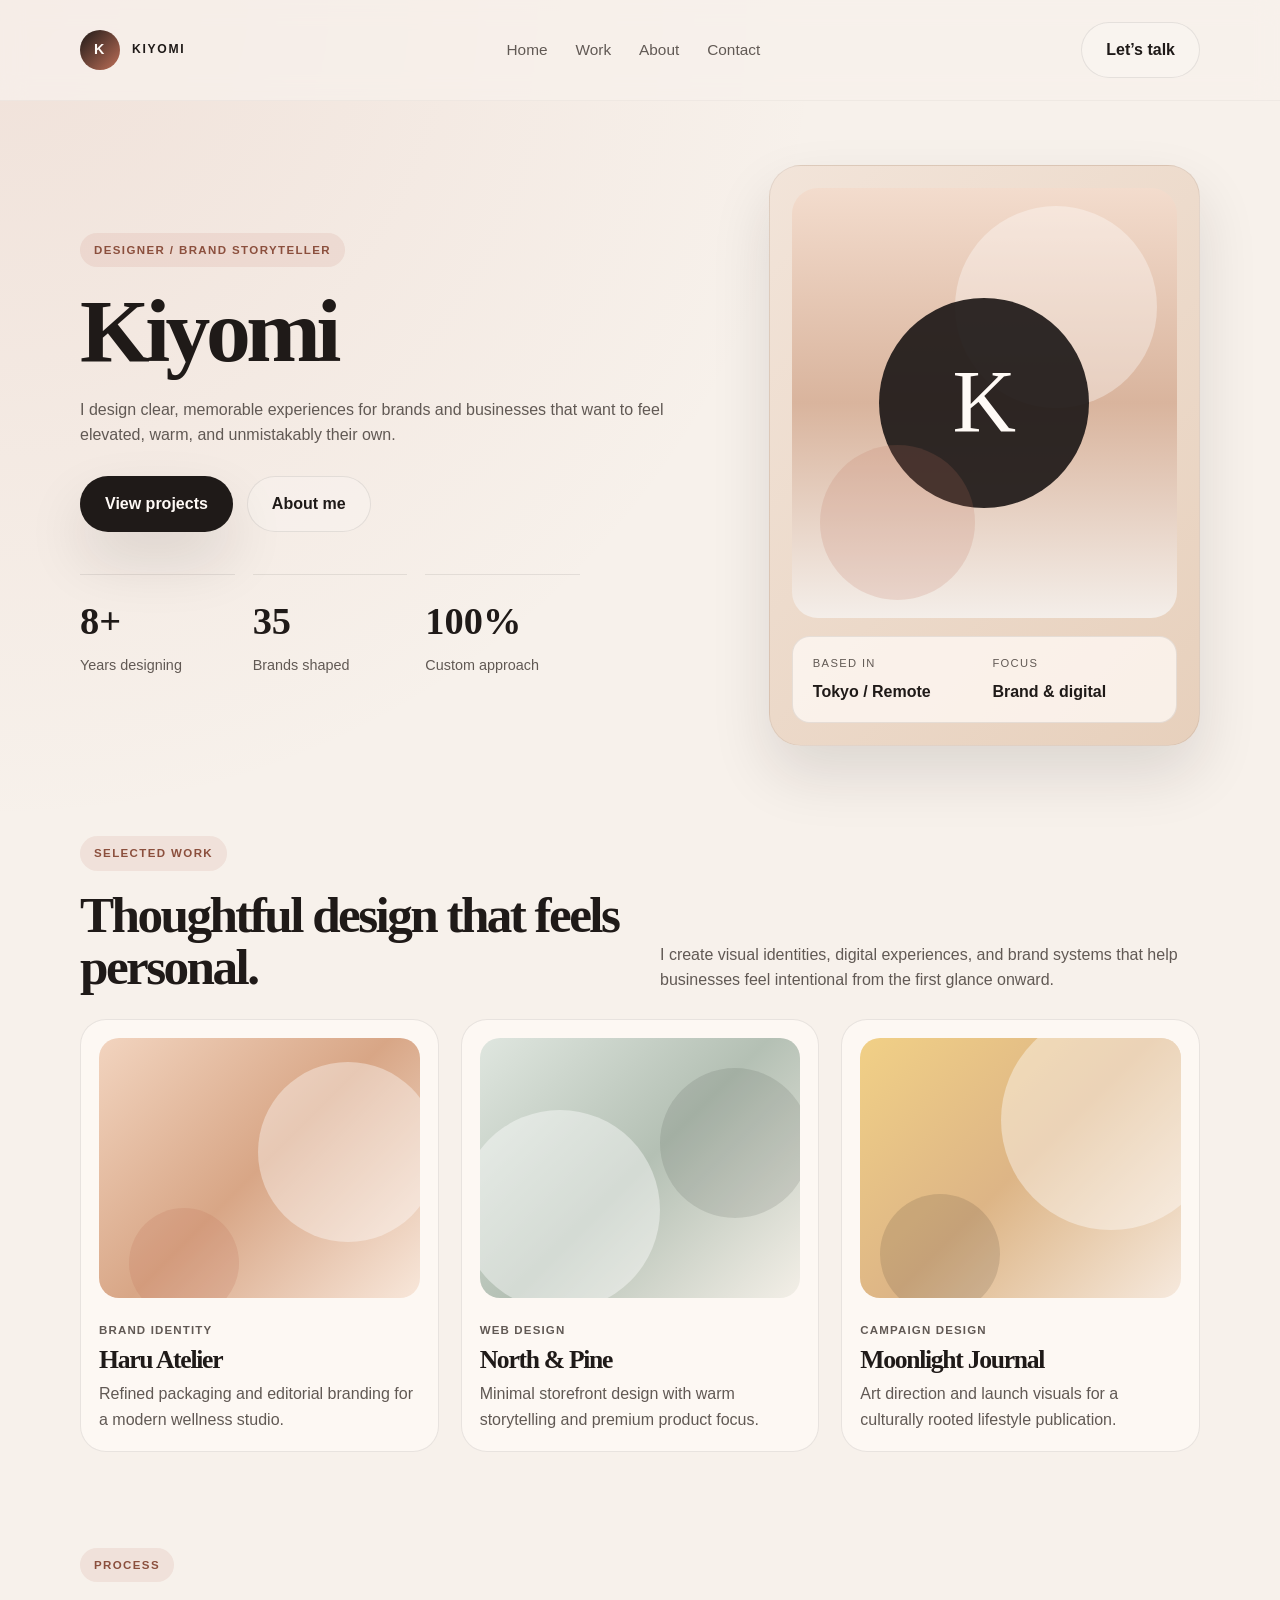
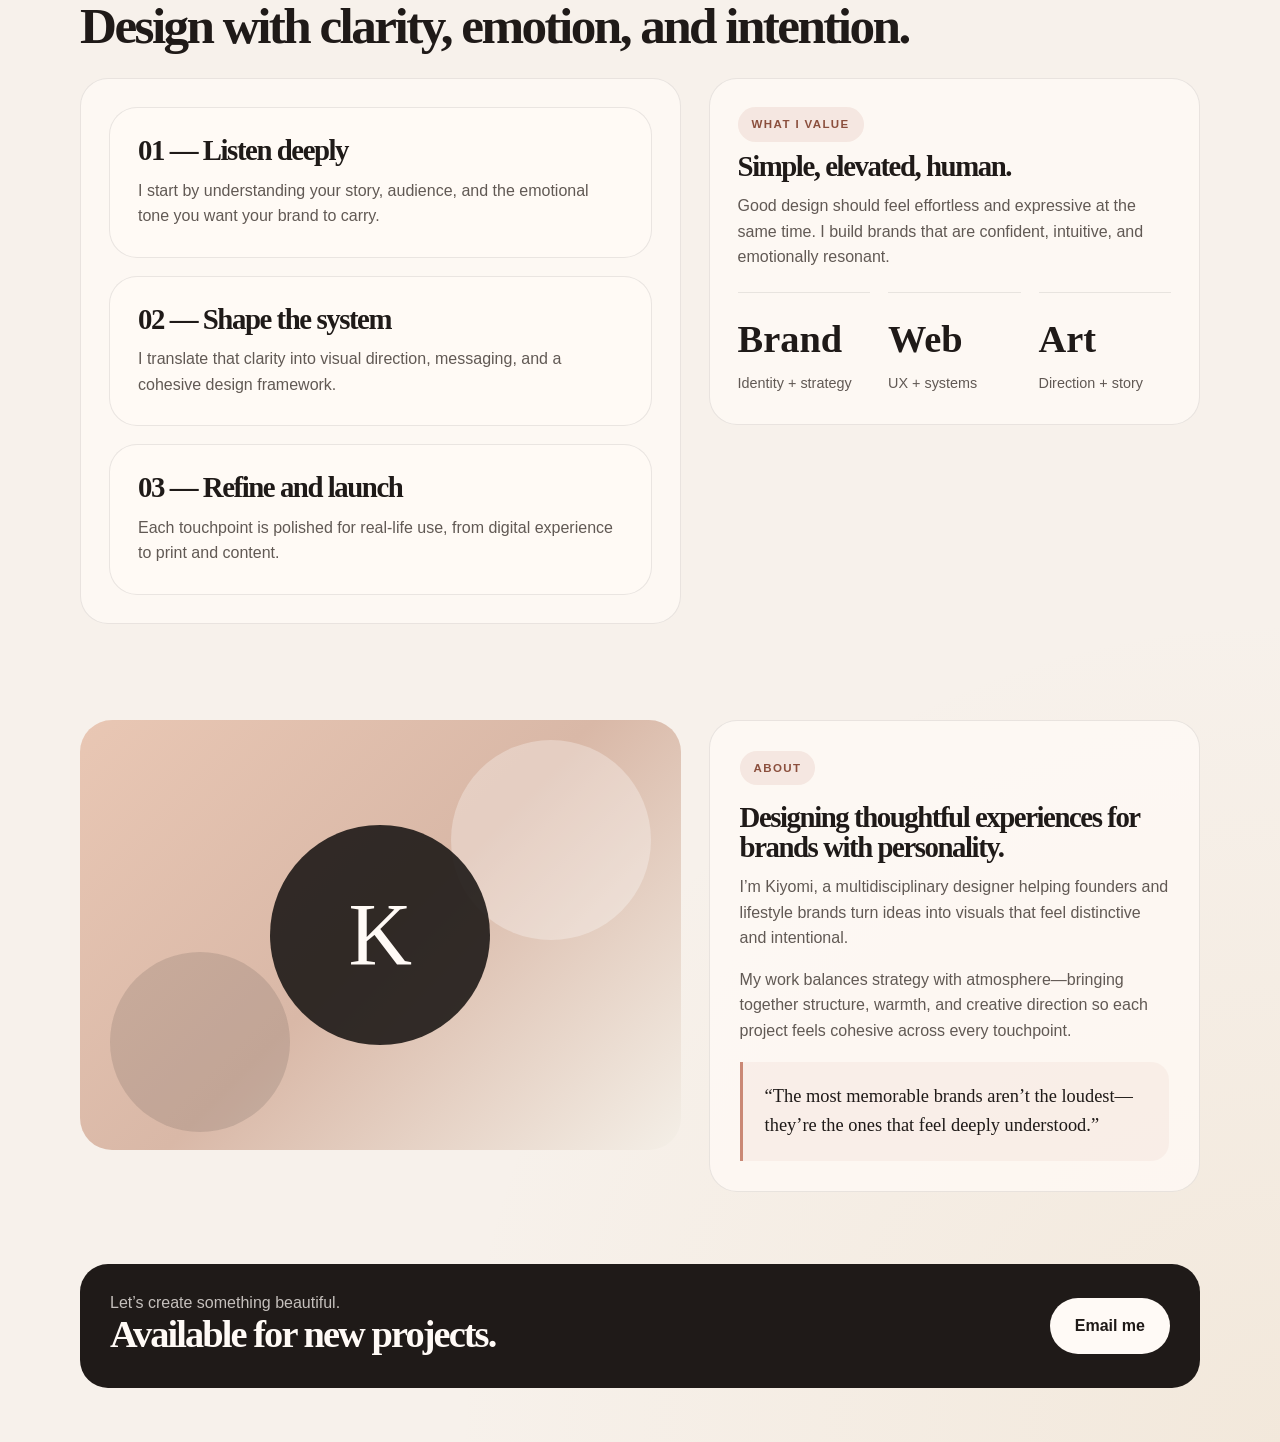
==== index.html @ 1b5247b4 "first commit" ====
<!DOCTYPE html>
<html lang="en">
  <head>
    <meta charset="UTF-8" />
    <meta name="viewport" content="width=device-width, initial-scale=1.0" />
    <title>Kiyomi | Designer</title>
    <meta name="description" content="Kiyomi creates thoughtful brands, digital experiences, and visual storytelling for modern businesses." />
    <link rel="stylesheet" href="style.css" />
  </head>
  <body>
    <header class="site-header">
      <div class="container navbar">
        <a href="index.html" class="brand" aria-label="Kiyomi home">
          <span class="brand-mark">K</span>
          <span>Kiyomi</span>
        </a>

        <nav class="nav-links" aria-label="Main navigation">
          <a href="index.html">Home</a>
          <a href="work.html">Work</a>
          <a href="about.html">About</a>
          <a href="contact.html">Contact</a>
        </nav>

        <a class="button button-secondary" href="contact.html">Let’s talk</a>
      </div>
    </header>

    <main>
      <section class="page-hero">
        <div class="container hero-grid">
          <div>
            <span class="eyebrow">Designer / Brand storyteller</span>
            <h1 class="hero-title">Kiyomi</h1>
            <p class="hero-copy">
              I design clear, memorable experiences for brands and businesses that want to feel elevated,
              warm, and unmistakably their own.
            </p>

            <div class="hero-actions">
              <a class="button button-primary" href="work.html">View projects</a>
              <a class="button button-secondary" href="about.html">About me</a>
            </div>

            <div class="hero-stats" aria-label="Kiyomi profile stats">
              <div class="stat">
                <strong>8+</strong>
                <span>Years designing</span>
              </div>
              <div class="stat">
                <strong>35</strong>
                <span>Brands shaped</span>
              </div>
              <div class="stat">
                <strong>100%</strong>
                <span>Custom approach</span>
              </div>
            </div>
          </div>

          <div class="feature-panel" aria-label="Designer profile card">
            <div class="feature-art">
              <div class="feature-mark">K</div>
            </div>
            <div class="feature-meta">
              <div>
                <small>Based in</small>
                <strong>Tokyo / Remote</strong>
              </div>
              <div>
                <small>Focus</small>
                <strong>Brand &amp; digital</strong>
              </div>
            </div>
          </div>
        </div>
      </section>

      <section class="section">
        <div class="container">
          <div class="section-heading">
            <div>
              <span class="eyebrow">Selected work</span>
              <h2>Thoughtful design that feels personal.</h2>
            </div>
            <p>
              I create visual identities, digital experiences, and brand systems that help businesses feel intentional from the first glance onward.
            </p>
          </div>

          <div class="project-grid">
            <article class="project-card">
              <div class="thumb one" aria-hidden="true"></div>
              <span class="project-tag">Brand identity</span>
              <h3>Haru Atelier</h3>
              <p>Refined packaging and editorial branding for a modern wellness studio.</p>
            </article>

            <article class="project-card">
              <div class="thumb two" aria-hidden="true"></div>
              <span class="project-tag">Web design</span>
              <h3>North &amp; Pine</h3>
              <p>Minimal storefront design with warm storytelling and premium product focus.</p>
            </article>

            <article class="project-card">
              <div class="thumb three" aria-hidden="true"></div>
              <span class="project-tag">Campaign design</span>
              <h3>Moonlight Journal</h3>
              <p>Art direction and launch visuals for a culturally rooted lifestyle publication.</p>
            </article>
          </div>
        </div>
      </section>

      <section class="section">
        <div class="container">
          <div class="section-heading">
            <div>
              <span class="eyebrow">Process</span>
              <h2>Design with clarity, emotion, and intention.</h2>
            </div>
          </div>

          <div class="split-layout">
            <div class="service-card">
              <div class="service-card">
                <h3>01 — Listen deeply</h3>
                <p>I start by understanding your story, audience, and the emotional tone you want your brand to carry.</p>
              </div>
              <div class="service-card" style="margin-top: 18px;">
                <h3>02 — Shape the system</h3>
                <p>I translate that clarity into visual direction, messaging, and a cohesive design framework.</p>
              </div>
              <div class="service-card" style="margin-top: 18px;">
                <h3>03 — Refine and launch</h3>
                <p>Each touchpoint is polished for real-life use, from digital experience to print and content.</p>
              </div>
            </div>

            <div class="service-card">
              <span class="eyebrow" style="margin-bottom: 10px;">What I value</span>
              <h3>Simple, elevated, human.</h3>
              <p>
                Good design should feel effortless and expressive at the same time. I build brands that are confident, intuitive, and emotionally resonant.
              </p>
              <div class="hero-stats" style="margin-top: 22px; width: 100%;">
                <div class="stat">
                  <strong>Brand</strong>
                  <span>Identity + strategy</span>
                </div>
                <div class="stat">
                  <strong>Web</strong>
                  <span>UX + systems</span>
                </div>
                <div class="stat">
                  <strong>Art</strong>
                  <span>Direction + story</span>
                </div>
              </div>
            </div>
          </div>
        </div>
      </section>

      <section class="section">
        <div class="container about-grid">
          <div class="bio-art" aria-label="Portrait placeholder">
            <div class="bio-mark">K</div>
          </div>

          <div class="bio-panel">
            <span class="eyebrow">About</span>
            <h3>Designing thoughtful experiences for brands with personality.</h3>
            <p>
              I’m Kiyomi, a multidisciplinary designer helping founders and lifestyle brands turn ideas into visuals that feel distinctive and intentional.
            </p>
            <p>
              My work balances strategy with atmosphere—bringing together structure, warmth, and creative direction so each project feels cohesive across every touchpoint.
            </p>
            <div class="quote">
              “The most memorable brands aren’t the loudest—they’re the ones that feel deeply understood.”
            </div>
          </div>
        </div>
      </section>
    </main>

    <footer class="site-footer">
      <div class="container footer-card">
        <div>
          <p>Let’s create something beautiful.</p>
          <h3>Available for new projects.</h3>
        </div>
        <a class="button" href="contact.html">Email me</a>
      </div>
    </footer>
  </body>
</html>
---- style.css ----
:root {
  --bg: #f7f1eb;
  --panel: #fffaf6;
  --panel-strong: #f0e2d6;
  --ink: #1f1a18;
  --muted: #615954;
  --line: rgba(31, 26, 24, 0.09);
  --accent: #be6f58;
  --accent-deep: #8b4f3d;
  --gold: #d7b580;
  --sage: #dfe7df;
  --shadow: 0 28px 60px rgba(31, 26, 24, 0.12);
}

* {
  box-sizing: border-box;
}

html {
  scroll-behavior: smooth;
}

body {
  margin: 0;
  font-family: "Segoe UI", Tahoma, Geneva, Verdana, sans-serif;
  line-height: 1.6;
  color: var(--ink);
  background:
    radial-gradient(circle at top left, rgba(190, 111, 88, 0.12), transparent 25%),
    radial-gradient(circle at bottom right, rgba(215, 181, 128, 0.15), transparent 25%),
    var(--bg);
}

img {
  max-width: 100%;
  display: block;
}

a {
  color: inherit;
  text-decoration: none;
}

button,
input,
textarea {
  font: inherit;
}

.container {
  width: min(1120px, calc(100% - 32px));
  margin: 0 auto;
}

.site-header {
  position: sticky;
  top: 0;
  z-index: 20;
  background: rgba(247, 241, 235, 0.76);
  backdrop-filter: blur(12px);
  border-bottom: 1px solid rgba(31, 26, 24, 0.04);
}

.navbar {
  display: flex;
  align-items: center;
  justify-content: space-between;
  gap: 18px;
  padding: 22px 0;
}

.brand {
  display: inline-flex;
  align-items: center;
  gap: 12px;
  letter-spacing: 0.14em;
  text-transform: uppercase;
  font-size: 0.76rem;
  font-weight: 700;
}

.brand-mark {
  width: 40px;
  height: 40px;
  border-radius: 50%;
  display: grid;
  place-items: center;
  background: linear-gradient(135deg, var(--ink), var(--accent));
  color: #fffaf6;
  font-size: 0.9rem;
}

.nav-links {
  display: flex;
  align-items: center;
  gap: 28px;
  color: var(--muted);
  font-size: 0.96rem;
}

.nav-links a:hover,
.nav-links a:focus-visible {
  color: var(--ink);
}

.button {
  display: inline-flex;
  align-items: center;
  justify-content: center;
  border-radius: 999px;
  padding: 14px 24px;
  border: 1px solid transparent;
  font-weight: 600;
  transition: transform 0.2s ease, box-shadow 0.2s ease;
}

.button:hover {
  transform: translateY(-1px);
}

.button-primary {
  background: var(--ink);
  color: #fffaf6;
  box-shadow: var(--shadow);
}

.button-secondary {
  border-color: var(--line);
  background: rgba(255, 255, 255, 0.2);
}

.page-hero {
  padding: 64px 0 42px;
}

.eyebrow {
  display: inline-block;
  margin-bottom: 18px;
  padding: 8px 14px;
  border-radius: 999px;
  background: rgba(190, 111, 88, 0.12);
  color: var(--accent-deep);
  font-size: 0.72rem;
  font-weight: 700;
  letter-spacing: 0.12em;
  text-transform: uppercase;
}

h1,
h2,
h3,
h4 {
  margin-top: 0;
  letter-spacing: -0.05em;
  line-height: 1.02;
  font-family: Georgia, "Times New Roman", serif;
}

.hero-title {
  font-size: clamp(3.2rem, 7vw, 6rem);
  margin-bottom: 20px;
}

.page-title {
  font-size: clamp(2.5rem, 5vw, 4.3rem);
  margin-bottom: 12px;
}

.hero-copy,
.lead,
.text,
.project-card p,
.info-list li,
.form-panel p,
.timeline-item p {
  color: var(--muted);
}

.hero-grid {
  display: grid;
  grid-template-columns: 1.2fr 0.8fr;
  gap: 42px;
  align-items: center;
}

.hero-actions {
  display: flex;
  flex-wrap: wrap;
  gap: 14px;
  margin-top: 28px;
}

.hero-stats {
  display: grid;
  grid-template-columns: repeat(3, minmax(110px, 1fr));
  gap: 18px;
  margin-top: 42px;
  width: min(500px, 100%);
}

.stat {
  padding-top: 16px;
  border-top: 1px solid var(--line);
}

.stat strong {
  display: block;
  font-size: clamp(1.8rem, 3vw, 2.6rem);
  font-family: Georgia, "Times New Roman", serif;
}

.stat span {
  color: var(--muted);
  font-size: 0.9rem;
}

.feature-panel {
  background: linear-gradient(135deg, #f2e4d9, #e7d0bc);
  border: 1px solid rgba(31, 26, 24, 0.07);
  border-radius: 32px;
  padding: 22px;
  box-shadow: var(--shadow);
}

.feature-art {
  position: relative;
  height: 430px;
  border-radius: 26px;
  background: linear-gradient(180deg, #f3dccd, #d9b49d 50%, #f4eee9 100%);
  overflow: hidden;
  display: grid;
  place-items: center;
}

.feature-art::before,
.feature-art::after {
  content: "";
  position: absolute;
  border-radius: 50%;
}

.feature-art::before {
  width: 202px;
  height: 202px;
  top: 18px;
  right: 20px;
  background: rgba(255, 255, 255, 0.35);
}

.feature-art::after {
  width: 155px;
  height: 155px;
  left: 28px;
  bottom: 18px;
  background: rgba(190, 111, 88, 0.18);
}

.feature-mark {
  position: relative;
  width: 210px;
  height: 210px;
  border-radius: 50%;
  background: rgba(31, 26, 24, 0.92);
  color: #fffaf6;
  display: grid;
  place-items: center;
  font-size: 5.5rem;
  font-family: Georgia, "Times New Roman", serif;
}

.feature-meta {
  display: grid;
  grid-template-columns: repeat(2, minmax(0, 1fr));
  gap: 16px;
  margin-top: 18px;
  padding: 18px 20px;
  border-radius: 18px;
  background: rgba(255, 250, 246, 0.75);
  border: 1px solid var(--line);
}

.feature-meta small {
  display: block;
  margin-bottom: 6px;
  color: var(--muted);
  font-size: 0.7rem;
  letter-spacing: 0.12em;
  text-transform: uppercase;
}

.section {
  padding: 48px 0;
}

.section-heading {
  display: flex;
  align-items: end;
  justify-content: space-between;
  gap: 24px;
  margin-bottom: 26px;
}

.section-heading h2 {
  font-size: clamp(2.15rem, 4vw, 3.5rem);
  margin-bottom: 0;
}

.section-heading p {
  max-width: 540px;
  margin: 0;
  color: var(--muted);
}

.project-grid,
.services-grid,
.contact-grid,
.timeline,
.value-grid {
  display: grid;
  gap: 22px;
}

.project-grid {
  grid-template-columns: repeat(3, minmax(0, 1fr));
}

.project-card {
  background: rgba(255, 250, 246, 0.75);
  border: 1px solid var(--line);
  border-radius: 26px;
  padding: 18px;
  transition: transform 0.2s ease, box-shadow 0.2s ease;
}

.project-card:hover {
  transform: translateY(-4px);
  box-shadow: 0 18px 34px rgba(31, 26, 24, 0.08);
}

.thumb {
  position: relative;
  height: 260px;
  border-radius: 20px;
  margin-bottom: 18px;
  overflow: hidden;
}

.thumb::before,
.thumb::after {
  content: "";
  position: absolute;
  border-radius: 50%;
}

.thumb.one { background: linear-gradient(135deg, #f2d4bf, #d8a686 50%, #f8e7da 100%); }
.thumb.two { background: linear-gradient(135deg, #dfe6df, #b4c0b4 50%, #f3efe7 100%); }
.thumb.three { background: linear-gradient(135deg, #f1d086, #ddb586 50%, #f6e9dd 100%); }
.thumb.four { background: linear-gradient(135deg, #e8d7c7, #cfb09b 50%, #f5ece8 100%); }
.thumb.five { background: linear-gradient(135deg, #dae4d8, #b8c9b2 50%, #f5f0eb 100%); }
.thumb.six { background: linear-gradient(135deg, #f3d5c1, #cca587 50%, #f8efe7 100%); }

.thumb.one::before { width: 180px; height: 180px; right: -18px; top: 24px; background: rgba(255,255,255,0.38); }
.thumb.one::after { width: 110px; height: 110px; left: 30px; bottom: -20px; background: rgba(190,111,88,0.2); }

.thumb.two::before { width: 200px; height: 200px; left: -20px; bottom: -12px; background: rgba(255,255,255,0.42); }
.thumb.two::after { width: 150px; height: 150px; right: -10px; top: 30px; background: rgba(40,52,47,0.12); }

.thumb.three::before { width: 220px; height: 220px; right: -40px; top: -28px; background: rgba(255,255,255,0.4); }
.thumb.three::after { width: 120px; height: 120px; left: 20px; bottom: -16px; background: rgba(90,72,56,0.18); }

.thumb.four::before { width: 180px; height: 180px; left: -18px; top: 10px; background: rgba(255,255,255,0.38); }
.thumb.four::after { width: 160px; height: 160px; right: 0; bottom: -10px; background: rgba(31,26,24,0.12); }

.thumb.five::before { width: 200px; height: 200px; right: -30px; top: 18px; background: rgba(255,255,255,0.3); }
.thumb.five::after { width: 150px; height: 150px; left: 18px; bottom: -24px; background: rgba(54,94,63,0.12); }

.thumb.six::before { width: 210px; height: 210px; right: -28px; top: -8px; background: rgba(255,255,255,0.42); }
.thumb.six::after { width: 120px; height: 120px; left: 24px; bottom: -20px; background: rgba(95,86,79,0.14); }

.project-tag {
  display: inline-block;
  margin-bottom: 8px;
  color: var(--muted);
  font-size: 0.72rem;
  font-weight: 700;
  letter-spacing: 0.1em;
  text-transform: uppercase;
}

.project-card h3 {
  margin: 0 0 8px;
  font-size: 1.6rem;
}

.project-card p {
  margin: 0;
}

.services-grid {
  grid-template-columns: repeat(3, minmax(0, 1fr));
}

.service-card,
.contact-panel,
.info-panel,
.bio-panel,
.timeline-item,
.value-card {
  background: rgba(255, 250, 246, 0.76);
  border: 1px solid var(--line);
  border-radius: 28px;
  padding: 28px;
}

.service-card h3,
.info-panel h3,
.bio-panel h3,
.value-card h3 {
  font-size: 1.8rem;
  margin-bottom: 12px;
}

.service-card p,
.value-card p,
.info-panel p,
.bio-panel p,
.timeline-item p {
  margin: 0;
  color: var(--muted);
}

.page-banner {
  padding: 48px 0 16px;
}

.banner-box {
  padding: 28px 30px;
  background: linear-gradient(135deg, rgba(255,255,255,0.5), rgba(240,226,214,0.8));
  border: 1px solid var(--line);
  border-radius: 28px;
}

.banner-box p {
  margin: 0;
  color: var(--muted);
}

.split-layout,
.contact-grid,
.about-grid {
  display: grid;
  grid-template-columns: 1.1fr 0.9fr;
  gap: 28px;
  align-items: start;
}

.bio-panel {
  padding: 30px;
}

.bio-panel p {
  margin-bottom: 16px;
}

.quote {
  margin-top: 18px;
  padding: 20px 22px;
  border-left: 3px solid rgba(190, 111, 88, 0.8);
  background: rgba(190, 111, 88, 0.06);
  border-radius: 0 18px 18px 0;
  font-family: Georgia, "Times New Roman", serif;
  font-size: 1.15rem;
  color: var(--ink);
}

.bio-art {
  min-height: 430px;
  border-radius: 32px;
  background: linear-gradient(135deg, #e9c7b4, #d9b8a7 50%, #f4efe7 100%);
  position: relative;
  overflow: hidden;
}

.bio-art::before {
  content: "";
  position: absolute;
  width: 200px;
  height: 200px;
  border-radius: 50%;
  background: rgba(255,255,255,0.3);
  right: 30px;
  top: 20px;
}

.bio-art::after {
  content: "";
  width: 180px;
  height: 180px;
  position: absolute;
  border-radius: 50%;
  background: rgba(31, 26, 24, 0.12);
  left: 30px;
  bottom: 18px;
}

.bio-mark {
  position: absolute;
  left: 50%;
  top: 50%;
  transform: translate(-50%, -50%);
  width: 220px;
  height: 220px;
  border-radius: 50%;
  background: rgba(31, 26, 24, 0.9);
  color: #fffaf6;
  display: grid;
  place-items: center;
  font-size: 5.5rem;
  font-family: Georgia, "Times New Roman", serif;
}

.timeline {
  grid-template-columns: repeat(3, minmax(0, 1fr));
  margin-top: 24px;
}

.timeline-item {
  padding: 24px;
}

.timeline-item .year {
  display: inline-block;
  margin-bottom: 14px;
  color: var(--accent-deep);
  font-size: 0.72rem;
  letter-spacing: 0.12em;
  text-transform: uppercase;
  font-weight: 700;
}

.timeline-item h4 {
  font-size: 1.4rem;
  margin-bottom: 10px;
}

.value-grid {
  grid-template-columns: repeat(3, minmax(0, 1fr));
}

.value-card h3 {
  font-size: 1.5rem;
  margin-bottom: 10px;
}

.contact-grid {
  grid-template-columns: 0.9fr 1.1fr;
}

.info-panel,
.contact-panel {
  padding: 30px;
}

.info-list {
  list-style: none;
  padding: 0;
  margin: 18px 0 0;
  display: grid;
  gap: 16px;
}

.info-list strong {
  display: block;
  margin-bottom: 6px;
  color: var(--ink);
}

.contact-form {
  display: grid;
  gap: 16px;
  margin-top: 18px;
}

.field-row {
  display: grid;
  grid-template-columns: 1fr 1fr;
  gap: 16px;
}

.field {
  display: grid;
  gap: 8px;
}

.field label {
  font-weight: 600;
  color: var(--ink);
}

.field input,
.field textarea {
  width: 100%;
  border: 1px solid var(--line);
  border-radius: 14px;
  background: rgba(255,255,255,0.4);
  padding: 13px 14px;
  color: var(--ink);
}

.field textarea {
  min-height: 140px;
  resize: vertical;
}

.site-footer {
  padding: 24px 0 54px;
}

.footer-card {
  display: flex;
  align-items: center;
  justify-content: space-between;
  gap: 18px;
  background: var(--ink);
  color: #fffaf6;
  border-radius: 28px;
  padding: 26px 30px;
}

.footer-card h3 {
  margin: 0 0 8px;
  font-size: clamp(1.8rem, 3vw, 2.8rem);
}

.footer-card p {
  margin: 0;
  color: rgba(255,250,246,0.74);
}

.footer-card .button {
  background: #fffaf6;
  color: var(--ink);
}

@media (max-width: 900px) {
  .hero-grid,
  .project-grid,
  .services-grid,
  .split-layout,
  .contact-grid,
  .timeline,
  .value-grid,
  .about-grid {
    grid-template-columns: 1fr;
  }

  .nav-links {
    display: none;
  }
}

@media (max-width: 560px) {
  .hero-title {
    font-size: 2.9rem;
  }

  .page-title {
    font-size: 2.5rem;
  }

  .hero-actions,
  .field-row,
  .footer-card,
  .section-heading {
    grid-template-columns: 1fr;
    flex-direction: column;
    align-items: flex-start;
  }

  .button {
    width: 100%;
  }

  .hero-stats {
    grid-template-columns: 1fr;
  }
}
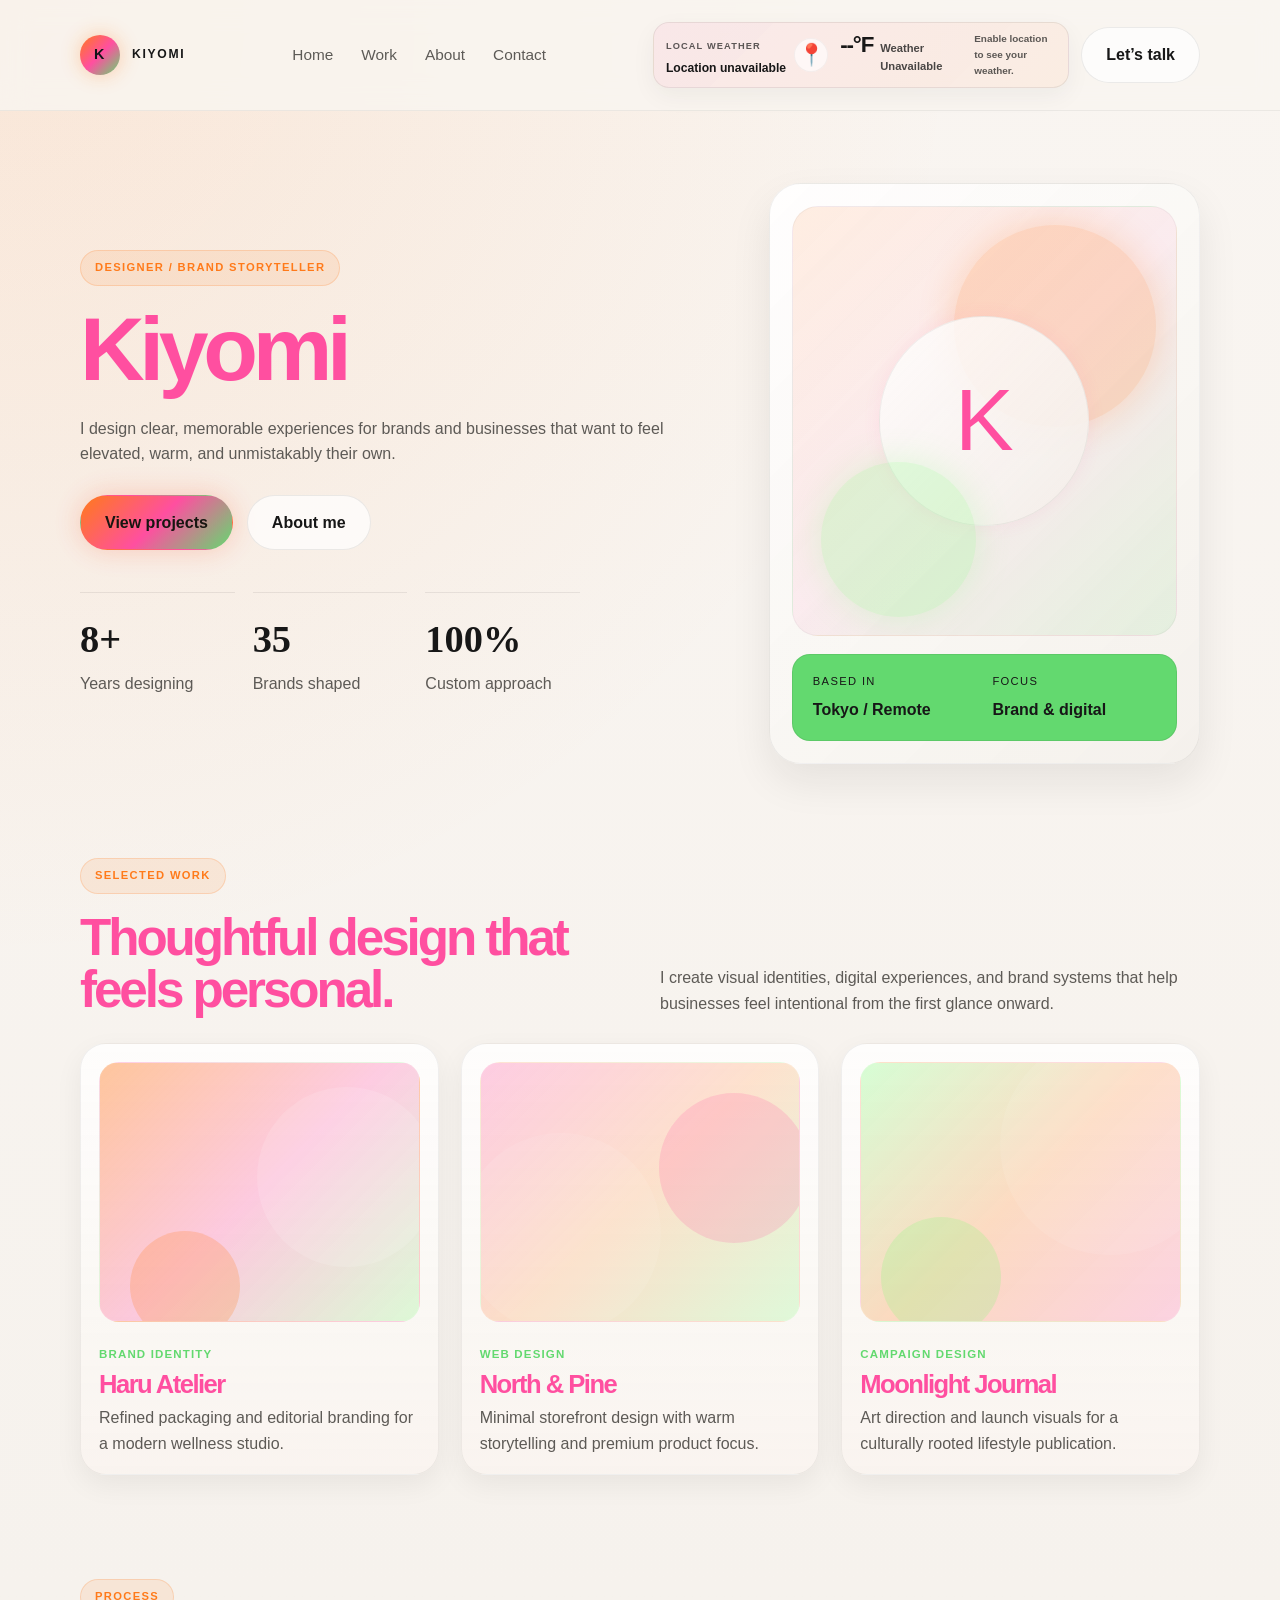
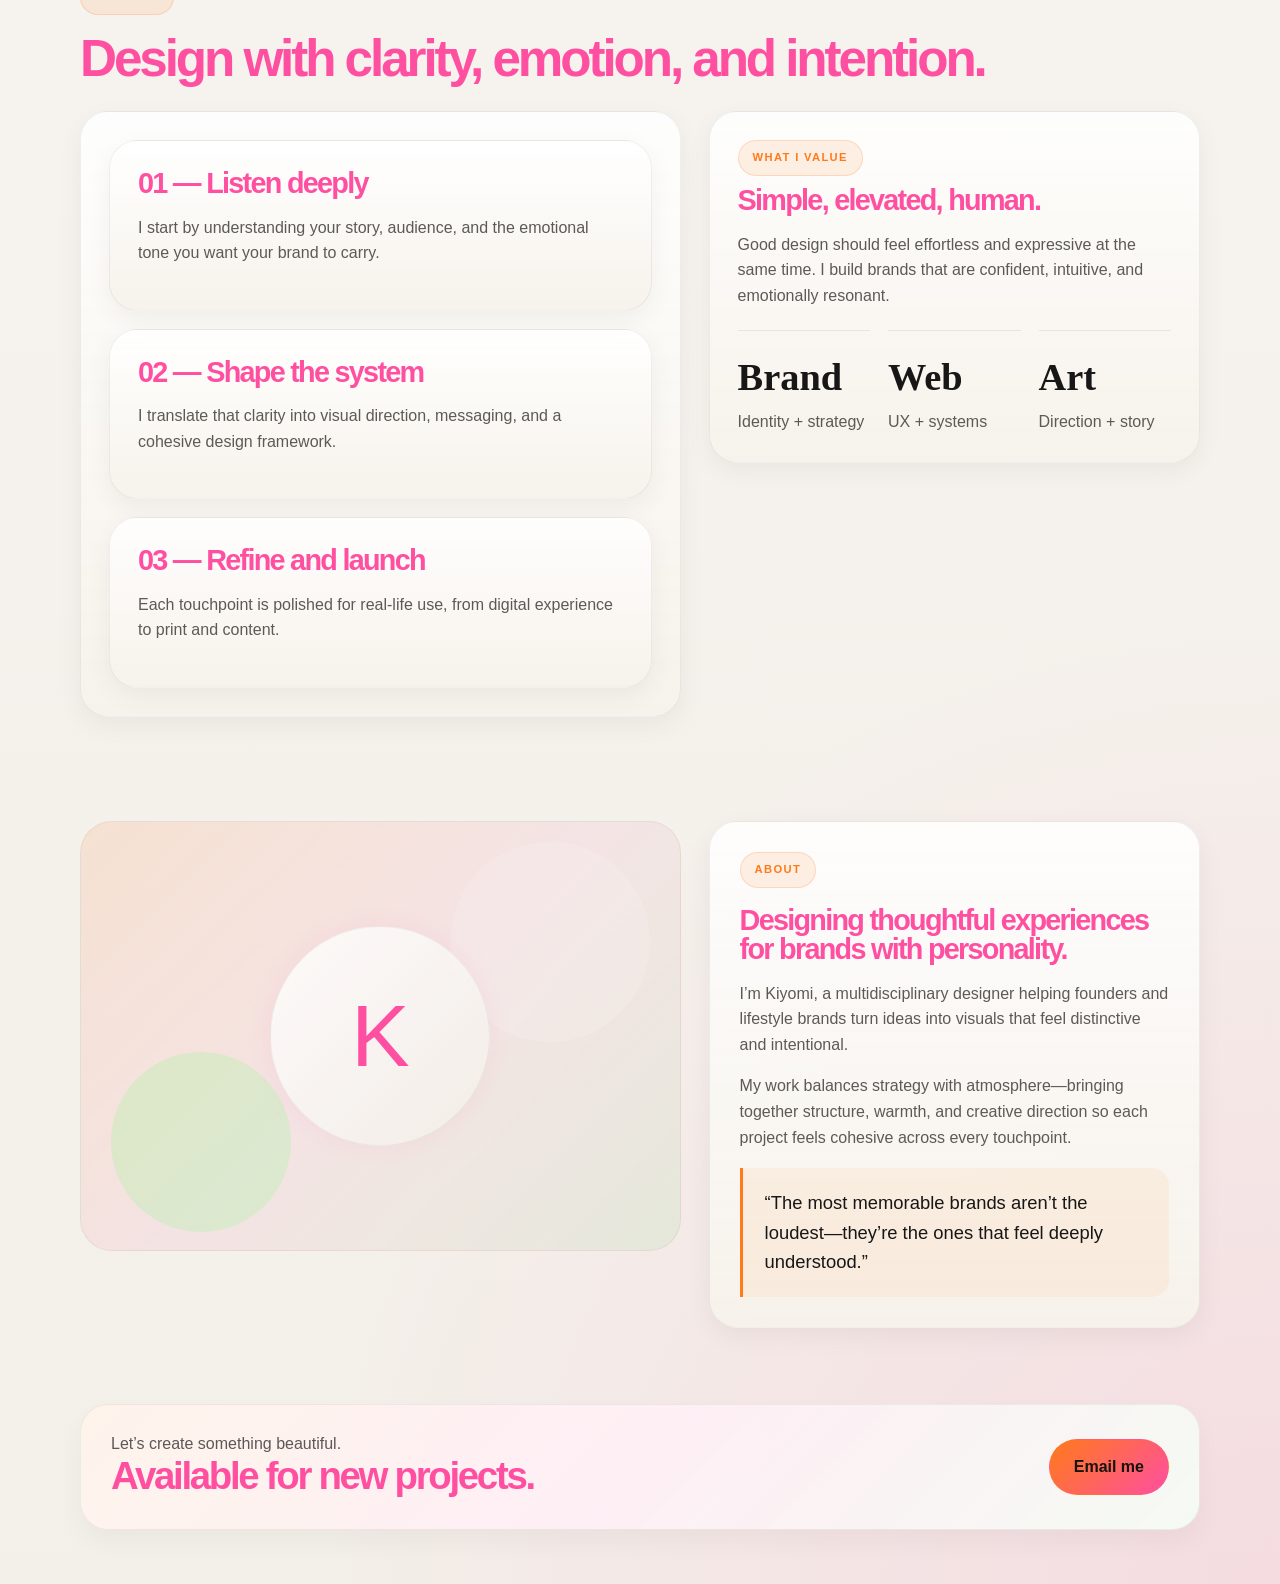
==== commit a93572f1: "Secondary adjustments" ====
--- a/index.html
+++ b/index.html
@@ -5,7 +5,7 @@
     <meta name="viewport" content="width=device-width, initial-scale=1.0" />
     <title>Kiyomi | Designer</title>
     <meta name="description" content="Kiyomi creates thoughtful brands, digital experiences, and visual storytelling for modern businesses." />
-    <link rel="stylesheet" href="style.css" />
+    <link rel="stylesheet" href="styles.css" />
   </head>
   <body>
     <header class="site-header">
@@ -22,7 +22,27 @@
           <a href="contact.html">Contact</a>
         </nav>
 
-        <a class="button button-secondary" href="contact.html">Let’s talk</a>
+        <div class="header-actions">
+          <div class="weather-card is-loading" id="weatherCard" aria-live="polite">
+            <div class="weather-header">
+              <div>
+                <span class="weather-label">Local weather</span>
+                <div class="weather-location" id="weatherLocation">Detecting your location…</div>
+              </div>
+              <div class="weather-icon" id="weatherIcon" aria-hidden="true">⏳</div>
+            </div>
+
+            <div class="weather-main">
+              <div class="weather-temp" id="weatherTemp">--°F</div>
+              <div class="weather-condition" id="weatherCondition">Checking…</div>
+            </div>
+
+            <div class="weather-meta">
+              <span class="weather-status" id="weatherStatus">Updating…</span>
+            </div>
+          </div>
+          <a class="button button-secondary" href="contact.html">Let’s talk</a>
+        </div>
       </div>
     </header>
 
@@ -72,6 +92,7 @@
                 <strong>Brand &amp; digital</strong>
               </div>
             </div>
+
           </div>
         </div>
       </section>
@@ -128,23 +149,23 @@
                 <h3>01 — Listen deeply</h3>
                 <p>I start by understanding your story, audience, and the emotional tone you want your brand to carry.</p>
               </div>
-              <div class="service-card" style="margin-top: 18px;">
+              <div class="service-card service-card-spaced">
                 <h3>02 — Shape the system</h3>
                 <p>I translate that clarity into visual direction, messaging, and a cohesive design framework.</p>
               </div>
-              <div class="service-card" style="margin-top: 18px;">
+              <div class="service-card service-card-spaced">
                 <h3>03 — Refine and launch</h3>
                 <p>Each touchpoint is polished for real-life use, from digital experience to print and content.</p>
               </div>
             </div>
 
             <div class="service-card">
-              <span class="eyebrow" style="margin-bottom: 10px;">What I value</span>
+              <span class="eyebrow eyebrow-compact">What I value</span>
               <h3>Simple, elevated, human.</h3>
               <p>
                 Good design should feel effortless and expressive at the same time. I build brands that are confident, intuitive, and emotionally resonant.
               </p>
-              <div class="hero-stats" style="margin-top: 22px; width: 100%;">
+              <div class="hero-stats hero-stats-wide">
                 <div class="stat">
                   <strong>Brand</strong>
                   <span>Identity + strategy</span>
@@ -195,5 +216,7 @@
         <a class="button" href="contact.html">Email me</a>
       </div>
     </footer>
+
+    <script src="app.js"></script>
   </body>
 </html>
--- a/styles.css
+++ b/styles.css
@@ -0,0 +1,853 @@
+:root {
+  --bg: #f6f2eb;
+  --bg-elevated: #fffaf6;
+  --panel: rgba(255, 255, 255, 0.9);
+  --panel-strong: #fffdfb;
+  --ink: #171717;
+  --muted: #5d5a56;
+  --line: rgba(23, 23, 23, 0.08);
+  --accent: #ff7a1a;
+  --accent-2: #ff4fa0;
+  --accent-3: #63d96f;
+  --accent-4: #ffd166;
+  --shadow: 0 0 24px rgba(255, 122, 26, 0.18), 0 0 32px rgba(255, 79, 160, 0.1);
+}
+
+* {
+  box-sizing: border-box;
+}
+
+html {
+  scroll-behavior: smooth;
+}
+
+body {
+  margin: 0;
+  font-family: "Inter", "Segoe UI", sans-serif;
+  line-height: 1.6;
+  color: var(--ink);
+  background:
+    radial-gradient(circle at top left, rgba(255, 122, 26, 0.12), transparent 28%),
+    radial-gradient(circle at bottom right, rgba(255, 79, 160, 0.12), transparent 28%),
+    linear-gradient(180deg, #f9f5f1 0%, #f3efe9 100%);
+}
+
+img {
+  max-width: 100%;
+  display: block;
+}
+
+a {
+  color: inherit;
+  text-decoration: none;
+}
+
+button,
+input,
+textarea {
+  font: inherit;
+}
+
+.container {
+  width: min(1120px, calc(100% - 32px));
+  margin: 0 auto;
+}
+
+.site-header {
+  position: sticky;
+  top: 0;
+  z-index: 20;
+  background: rgba(249, 245, 241, 0.8);
+  backdrop-filter: blur(14px);
+  border-bottom: 1px solid rgba(23, 23, 23, 0.06);
+}
+
+.navbar {
+  display: flex;
+  align-items: center;
+  justify-content: space-between;
+  gap: 18px;
+  padding: 22px 0;
+}
+
+.brand {
+  display: inline-flex;
+  align-items: center;
+  gap: 12px;
+  letter-spacing: 0.14em;
+  text-transform: uppercase;
+  font-size: 0.76rem;
+  font-weight: 700;
+}
+
+.brand-mark {
+  width: 40px;
+  height: 40px;
+  border-radius: 50%;
+  display: grid;
+  place-items: center;
+  background: linear-gradient(135deg, var(--accent), var(--accent-2), var(--accent-3));
+  color: #111417;
+  font-size: 0.9rem;
+  box-shadow: 0 0 20px rgba(255, 122, 26, 0.32);
+}
+
+.nav-links {
+  display: flex;
+  align-items: center;
+  gap: 28px;
+  color: var(--muted);
+  font-size: 0.96rem;
+}
+
+.nav-links a:hover,
+.nav-links a:focus-visible {
+  color: var(--ink);
+}
+
+.button {
+  display: inline-flex;
+  align-items: center;
+  justify-content: center;
+  border-radius: 999px;
+  padding: 14px 24px;
+  border: 1px solid transparent;
+  font-weight: 700;
+  transition: transform 0.2s ease, box-shadow 0.2s ease;
+}
+
+.button:hover {
+  transform: translateY(-1px);
+}
+
+.button-primary {
+  background: linear-gradient(135deg, var(--accent), var(--accent-2), var(--accent-3));
+  color: #171611;
+  box-shadow: var(--shadow);
+}
+
+.button-secondary {
+  border-color: rgba(23, 23, 23, 0.08);
+  background: rgba(255, 255, 255, 0.7);
+  color: var(--ink);
+}
+
+.page-hero {
+  padding: 72px 0 42px;
+}
+
+.eyebrow {
+  display: inline-block;
+  margin-bottom: 18px;
+  padding: 8px 14px;
+  border-radius: 999px;
+  background: rgba(255, 122, 26, 0.1);
+  border: 1px solid rgba(255, 122, 26, 0.2);
+  color: var(--accent);
+  font-size: 0.7rem;
+  font-weight: 700;
+  letter-spacing: 0.12em;
+  text-transform: uppercase;
+}
+
+h1,
+h2,
+h3,
+h4 {
+  margin-top: 0;
+  letter-spacing: -0.06em;
+  line-height: 1.02;
+  font-family: "Arial", "Segoe UI", sans-serif;
+  font-weight: 800;
+}
+
+.hero-title,
+.page-title,
+.section-heading h2,
+.project-card h3,
+.service-card h3,
+.bio-panel h3,
+.value-card h3,
+.info-panel h3,
+.footer-card h3 {
+  color: var(--accent-2);
+}
+
+.hero-title {
+  font-size: clamp(3.2rem, 7vw, 6rem);
+  margin-bottom: 20px;
+}
+
+.page-title {
+  font-size: clamp(2.5rem, 5vw, 4.3rem);
+  margin-bottom: 12px;
+}
+
+.hero-copy,
+.lead,
+.text,
+.project-card p,
+.info-list li,
+.form-panel p,
+.timeline-item p,
+.service-card p,
+.bio-panel p,
+.value-card p,
+.info-panel p,
+.banner-box p,
+.section-heading p,
+.footer-card p,
+.stat span,
+.feature-meta small {
+  color: var(--muted);
+}
+
+.hero-grid {
+  display: grid;
+  grid-template-columns: 1.2fr 0.8fr;
+  gap: 42px;
+  align-items: center;
+}
+
+.hero-actions {
+  display: flex;
+  flex-wrap: wrap;
+  gap: 14px;
+  margin-top: 28px;
+}
+
+.hero-stats {
+  display: grid;
+  grid-template-columns: repeat(3, minmax(110px, 1fr));
+  gap: 18px;
+  margin-top: 42px;
+  width: min(500px, 100%);
+}
+
+.stat {
+  padding-top: 16px;
+  border-top: 1px solid var(--line);
+}
+
+.stat strong {
+  display: block;
+  font-size: clamp(1.8rem, 3vw, 2.6rem);
+  font-family: Georgia, "Times New Roman", serif;
+  color: var(--ink);
+}
+
+.feature-panel {
+  background: linear-gradient(135deg, rgba(255, 255, 255, 0.9), rgba(244, 240, 235, 0.95));
+  border: 1px solid rgba(23, 23, 23, 0.06);
+  border-radius: 32px;
+  padding: 22px;
+  box-shadow: 0 18px 40px rgba(23, 23, 23, 0.08);
+}
+
+.feature-art {
+  position: relative;
+  height: 430px;
+  border-radius: 26px;
+  background: linear-gradient(135deg, rgba(255, 122, 26, 0.12), rgba(255, 79, 160, 0.08), rgba(99, 217, 111, 0.12));
+  overflow: hidden;
+  display: grid;
+  place-items: center;
+  border: 1px solid rgba(23, 23, 23, 0.04);
+}
+
+.feature-art::before,
+.feature-art::after {
+  content: "";
+  position: absolute;
+  border-radius: 50%;
+}
+
+.feature-art::before {
+  width: 202px;
+  height: 202px;
+  top: 18px;
+  right: 20px;
+  background: rgba(255, 122, 26, 0.2);
+  box-shadow: 0 0 36px rgba(255, 122, 26, 0.24);
+}
+
+.feature-art::after {
+  width: 155px;
+  height: 155px;
+  left: 28px;
+  bottom: 18px;
+  background: rgba(114, 255, 111, 0.2);
+  box-shadow: 0 0 36px rgba(114, 255, 111, 0.2);
+}
+
+.feature-mark {
+  position: relative;
+  width: 210px;
+  height: 210px;
+  border-radius: 50%;
+  background: linear-gradient(135deg, rgba(255, 255, 255, 0.8), rgba(243, 237, 232, 0.96));
+  border: 1px solid rgba(23, 23, 23, 0.05);
+  color: var(--accent-2);
+  display: grid;
+  place-items: center;
+  font-size: 5.5rem;
+  font-family: "Arial", "Segoe UI", sans-serif;
+  box-shadow: 0 0 18px rgba(255, 79, 160, 0.08);
+}
+
+.feature-meta {
+  display: grid;
+  grid-template-columns: repeat(2, minmax(0, 1fr));
+  gap: 16px;
+  margin-top: 18px;
+  padding: 18px 20px;
+  border-radius: 18px;
+  background: var(--accent-3);
+  border: 1px solid rgba(23, 23, 23, 0.08);
+}
+
+.feature-meta small {
+  display: block;
+  margin-bottom: 6px;
+  font-size: 0.7rem;
+  letter-spacing: 0.12em;
+  text-transform: uppercase;
+  color: var(--ink);
+}
+
+.section {
+  padding: 52px 0;
+}
+
+.section-heading {
+  display: flex;
+  align-items: end;
+  justify-content: space-between;
+  gap: 24px;
+  margin-bottom: 26px;
+}
+
+.section-heading h2 {
+  font-size: clamp(2.15rem, 4vw, 3.5rem);
+  margin-bottom: 0;
+}
+
+.section-heading p {
+  max-width: 540px;
+  margin: 0;
+}
+
+.project-grid,
+.services-grid,
+.contact-grid,
+.timeline,
+.value-grid {
+  display: grid;
+  gap: 22px;
+}
+
+.project-grid {
+  grid-template-columns: repeat(3, minmax(0, 1fr));
+}
+
+.project-card {
+  background: linear-gradient(180deg, rgba(255, 255, 255, 0.82), rgba(249, 244, 239, 0.92));
+  border: 1px solid rgba(23, 23, 23, 0.06);
+  border-radius: 26px;
+  padding: 18px;
+  transition: transform 0.2s ease, box-shadow 0.2s ease;
+  box-shadow: 0 10px 28px rgba(23, 23, 23, 0.06);
+}
+
+.project-card:hover {
+  transform: translateY(-4px);
+  box-shadow: 0 0 20px rgba(255, 122, 26, 0.12), 0 18px 30px rgba(23, 23, 23, 0.08);
+}
+
+.thumb {
+  position: relative;
+  height: 260px;
+  border-radius: 20px;
+  margin-bottom: 18px;
+  overflow: hidden;
+  border: 1px solid rgba(255, 255, 255, 0.08);
+}
+
+.thumb::before,
+.thumb::after {
+  content: "";
+  position: absolute;
+  border-radius: 50%;
+}
+
+.thumb.one { background: linear-gradient(135deg, rgba(255,122,26,0.42), rgba(255,79,160,0.28), rgba(114,255,111,0.22)); }
+.thumb.two { background: linear-gradient(135deg, rgba(255,79,160,0.28), rgba(255,122,26,0.2), rgba(114,255,111,0.2)); }
+.thumb.three { background: linear-gradient(135deg, rgba(114,255,111,0.28), rgba(255,122,26,0.24), rgba(255,79,160,0.22)); }
+.thumb.four { background: linear-gradient(135deg, rgba(255,122,26,0.38), rgba(114,255,111,0.24), rgba(255,79,160,0.18)); }
+.thumb.five { background: linear-gradient(135deg, rgba(255,79,160,0.18), rgba(114,255,111,0.2), rgba(255,255,255,0.08)); }
+.thumb.six { background: linear-gradient(135deg, rgba(114,255,111,0.2), rgba(255,122,26,0.28), rgba(255,79,160,0.16)); }
+
+.thumb.one::before { width: 180px; height: 180px; right: -18px; top: 24px; background: rgba(255,255,255,0.12); }
+.thumb.one::after { width: 110px; height: 110px; left: 30px; bottom: -20px; background: rgba(255,122,26,0.22); }
+
+.thumb.two::before { width: 200px; height: 200px; left: -20px; bottom: -12px; background: rgba(255,255,255,0.08); }
+.thumb.two::after { width: 150px; height: 150px; right: -10px; top: 30px; background: rgba(255,79,160,0.18); }
+
+.thumb.three::before { width: 220px; height: 220px; right: -40px; top: -28px; background: rgba(255,255,255,0.08); }
+.thumb.three::after { width: 120px; height: 120px; left: 20px; bottom: -16px; background: rgba(114,255,111,0.2); }
+
+.thumb.four::before { width: 180px; height: 180px; left: -18px; top: 10px; background: rgba(255,255,255,0.08); }
+.thumb.four::after { width: 160px; height: 160px; right: 0; bottom: -10px; background: rgba(255,122,26,0.18); }
+
+.thumb.five::before { width: 200px; height: 200px; right: -30px; top: 18px; background: rgba(255,255,255,0.08); }
+.thumb.five::after { width: 150px; height: 150px; left: 18px; bottom: -24px; background: rgba(255,79,160,0.16); }
+
+.thumb.six::before { width: 210px; height: 210px; right: -28px; top: -8px; background: rgba(255,255,255,0.08); }
+.thumb.six::after { width: 120px; height: 120px; left: 24px; bottom: -20px; background: rgba(114,255,111,0.18); }
+
+.project-tag {
+  display: inline-block;
+  margin-bottom: 8px;
+  color: var(--accent-3);
+  font-size: 0.72rem;
+  font-weight: 700;
+  letter-spacing: 0.1em;
+  text-transform: uppercase;
+}
+
+.project-card h3 {
+  margin: 0 0 8px;
+  font-size: 1.6rem;
+}
+
+.project-card p {
+  margin: 0;
+}
+
+.services-grid {
+  grid-template-columns: repeat(3, minmax(0, 1fr));
+}
+
+.service-card,
+.contact-panel,
+.info-panel,
+.bio-panel,
+.timeline-item,
+.value-card {
+  background: linear-gradient(180deg, rgba(255, 255, 255, 0.86), rgba(246, 242, 235, 0.96));
+  border: 1px solid rgba(23, 23, 23, 0.06);
+  border-radius: 28px;
+  padding: 28px;
+  box-shadow: 0 8px 26px rgba(23, 23, 23, 0.05);
+}
+
+.service-card h3,
+.info-panel h3,
+.bio-panel h3,
+.value-card h3 {
+  font-size: 1.8rem;
+  margin-bottom: 12px;
+}
+
+.page-banner {
+  padding: 48px 0 16px;
+}
+
+.banner-box {
+  padding: 28px 30px;
+  background: linear-gradient(135deg, rgba(255, 255, 255, 0.9), rgba(244, 239, 233, 0.96));
+  border: 1px solid rgba(23, 23, 23, 0.06);
+  border-radius: 28px;
+  box-shadow: 0 12px 28px rgba(23, 23, 23, 0.04);
+}
+
+.split-layout,
+.contact-grid,
+.about-grid {
+  display: grid;
+  grid-template-columns: 1.1fr 0.9fr;
+  gap: 28px;
+  align-items: start;
+}
+
+.bio-panel {
+  padding: 30px;
+}
+
+.bio-panel p {
+  margin-bottom: 16px;
+}
+
+.quote {
+  margin-top: 18px;
+  padding: 20px 22px;
+  border-left: 3px solid var(--accent);
+  background: rgba(255, 122, 26, 0.07);
+  border-radius: 0 18px 18px 0;
+  font-family: "Arial", "Segoe UI", sans-serif;
+  font-size: 1.15rem;
+  color: var(--ink);
+}
+
+.bio-art {
+  min-height: 430px;
+  border-radius: 32px;
+  background: linear-gradient(135deg, rgba(255, 122, 26, 0.12), rgba(255, 79, 160, 0.08), rgba(99, 217, 111, 0.1));
+  border: 1px solid rgba(23, 23, 23, 0.05);
+  position: relative;
+  overflow: hidden;
+}
+
+.bio-art::before {
+  content: "";
+  position: absolute;
+  width: 200px;
+  height: 200px;
+  border-radius: 50%;
+  background: rgba(255,255,255,0.12);
+  right: 30px;
+  top: 20px;
+}
+
+.bio-art::after {
+  content: "";
+  width: 180px;
+  height: 180px;
+  position: absolute;
+  border-radius: 50%;
+  background: rgba(114,255,111,0.18);
+  left: 30px;
+  bottom: 18px;
+}
+
+.bio-mark {
+  position: absolute;
+  left: 50%;
+  top: 50%;
+  transform: translate(-50%, -50%);
+  width: 220px;
+  height: 220px;
+  border-radius: 50%;
+  background: linear-gradient(135deg, rgba(255,255,255,0.82), rgba(242,236,230,0.96));
+  border: 1px solid rgba(23, 23, 23, 0.05);
+  color: var(--accent-2);
+  display: grid;
+  place-items: center;
+  font-size: 5.5rem;
+  font-family: "Arial", "Segoe UI", sans-serif;
+  box-shadow: 0 0 24px rgba(255, 79, 160, 0.08);
+}
+
+.timeline {
+  grid-template-columns: repeat(3, minmax(0, 1fr));
+  margin-top: 24px;
+}
+
+.timeline-item {
+  padding: 24px;
+}
+
+.timeline-item .year {
+  display: inline-block;
+  margin-bottom: 14px;
+  color: var(--accent-3);
+  font-size: 0.72rem;
+  letter-spacing: 0.12em;
+  text-transform: uppercase;
+  font-weight: 700;
+}
+
+.timeline-item h4 {
+  font-size: 1.4rem;
+  margin-bottom: 10px;
+  color: var(--ink);
+}
+
+.value-grid {
+  grid-template-columns: repeat(3, minmax(0, 1fr));
+}
+
+.value-card h3 {
+  font-size: 1.5rem;
+  margin-bottom: 10px;
+}
+
+.contact-grid {
+  grid-template-columns: 0.9fr 1.1fr;
+}
+
+.info-panel,
+.contact-panel {
+  padding: 30px;
+}
+
+.info-list {
+  list-style: none;
+  padding: 0;
+  margin: 18px 0 0;
+  display: grid;
+  gap: 16px;
+}
+
+.info-list strong {
+  display: block;
+  margin-bottom: 6px;
+  color: var(--ink);
+}
+
+.contact-form {
+  display: grid;
+  gap: 16px;
+  margin-top: 18px;
+}
+
+.field-row {
+  display: grid;
+  grid-template-columns: 1fr 1fr;
+  gap: 16px;
+}
+
+.field {
+  display: grid;
+  gap: 8px;
+}
+
+.field label {
+  font-weight: 600;
+  color: var(--ink);
+}
+
+.field input,
+.field textarea {
+  width: 100%;
+  border: 1px solid rgba(23, 23, 23, 0.08);
+  border-radius: 14px;
+  background: rgba(255, 255, 255, 0.7);
+  padding: 13px 14px;
+  color: var(--ink);
+}
+
+.field input:focus,
+.field textarea:focus {
+  outline: 1px solid rgba(255, 122, 26, 0.3);
+  box-shadow: 0 0 0 4px rgba(255, 122, 26, 0.08);
+}
+
+.field textarea {
+  min-height: 140px;
+  resize: vertical;
+}
+
+.site-footer {
+  padding: 24px 0 54px;
+}
+
+.footer-card {
+  display: flex;
+  align-items: center;
+  justify-content: space-between;
+  gap: 18px;
+  background: linear-gradient(135deg, rgba(255, 122, 26, 0.08), rgba(255, 79, 160, 0.08), rgba(99, 217, 111, 0.06)), rgba(255, 255, 255, 0.88);
+  border: 1px solid rgba(23, 23, 23, 0.06);
+  color: #171717;
+  border-radius: 28px;
+  padding: 26px 30px;
+  box-shadow: 0 12px 26px rgba(23, 23, 23, 0.04);
+}
+
+.footer-card h3 {
+  margin: 0 0 8px;
+  font-size: clamp(1.8rem, 3vw, 2.8rem);
+}
+
+.footer-card p {
+  margin: 0;
+  color: rgba(23, 23, 23, 0.7);
+}
+
+.footer-card .button {
+  background: linear-gradient(135deg, var(--accent), var(--accent-2));
+  color: #18140d;
+}
+
+.header-actions {
+  display: flex;
+  align-items: center;
+  gap: 12px;
+}
+
+.weather-card {
+  display: flex;
+  align-items: center;
+  gap: 12px;
+  margin: 0;
+  padding: 8px 12px;
+  border: 1px solid rgba(20, 20, 20, 0.08);
+  border-radius: 16px;
+  background: linear-gradient(135deg, rgba(255, 122, 26, 0.08), rgba(255, 79, 160, 0.07), rgba(99, 217, 111, 0.05));
+  box-shadow: 0 8px 24px rgba(17, 17, 17, 0.05);
+}
+
+.weather-header {
+  display: flex;
+  align-items: center;
+  gap: 8px;
+}
+
+.weather-label {
+  display: inline-block;
+  font-size: 0.58rem;
+  font-weight: 700;
+  letter-spacing: 0.12em;
+  text-transform: uppercase;
+  color: rgba(23, 23, 23, 0.7);
+  white-space: nowrap;
+}
+
+.weather-location {
+  margin-top: 2px;
+  font-size: 0.76rem;
+  font-weight: 700;
+  color: #171717;
+  white-space: nowrap;
+}
+
+.weather-icon {
+  display: grid;
+  place-items: center;
+  width: 34px;
+  height: 34px;
+  flex: 0 0 34px;
+  border-radius: 50%;
+  background: rgba(255, 255, 255, 0.6);
+  font-size: 1.35rem;
+  box-shadow: inset 0 0 0 1px rgba(17, 17, 17, 0.04);
+}
+
+.weather-main {
+  display: flex;
+  align-items: baseline;
+  gap: 7px;
+  margin: 0;
+}
+
+.weather-temp {
+  font-size: 1.4rem;
+  line-height: 1;
+  font-weight: 800;
+  letter-spacing: -0.05em;
+  color: #171717;
+  white-space: nowrap;
+}
+
+.weather-condition {
+  font-size: 0.7rem;
+  font-weight: 700;
+  color: rgba(23, 23, 23, 0.78);
+  text-transform: capitalize;
+  max-width: 82px;
+}
+
+.weather-meta {
+  margin: 0;
+  font-size: 0.62rem;
+  color: rgba(23, 23, 23, 0.7);
+  max-width: 82px;
+}
+
+.weather-status {
+  font-weight: 600;
+}
+
+.weather-card.is-loading {
+  opacity: 0.9;
+}
+
+.weather-card.is-error {
+  background: linear-gradient(135deg, rgba(255, 79, 160, 0.08), rgba(255, 122, 26, 0.07));
+}
+
+.service-card-spaced {
+  margin-top: 18px;
+}
+
+.eyebrow-compact {
+  margin-bottom: 10px;
+}
+
+.hero-stats-wide {
+  width: 100%;
+  margin-top: 22px;
+}
+
+@media (max-width: 900px) {
+  .hero-grid,
+  .project-grid,
+  .services-grid,
+  .split-layout,
+  .contact-grid,
+  .timeline,
+  .value-grid,
+  .about-grid {
+    grid-template-columns: 1fr;
+  }
+
+  .nav-links {
+    display: none;
+  }
+}
+
+@media (max-width: 560px) {
+  .navbar {
+    flex-wrap: wrap;
+    padding: 14px 0;
+  }
+
+  .header-actions {
+    width: 100%;
+    justify-content: space-between;
+    gap: 8px;
+  }
+
+  .weather-card {
+    flex: 1;
+    min-width: 0;
+    gap: 8px;
+    padding: 7px 9px;
+  }
+
+  .weather-card .weather-condition,
+  .weather-card .weather-meta {
+    display: none;
+  }
+
+  .header-actions .button {
+    width: auto;
+    padding: 11px 16px;
+  }
+
+  .hero-title {
+    font-size: 2.9rem;
+  }
+
+  .page-title {
+    font-size: 2.5rem;
+  }
+
+  .hero-actions,
+  .field-row,
+  .footer-card,
+  .section-heading {
+    grid-template-columns: 1fr;
+    flex-direction: column;
+    align-items: flex-start;
+  }
+
+  .button {
+    width: 100%;
+  }
+
+  .hero-stats {
+    grid-template-columns: 1fr;
+  }
+}
